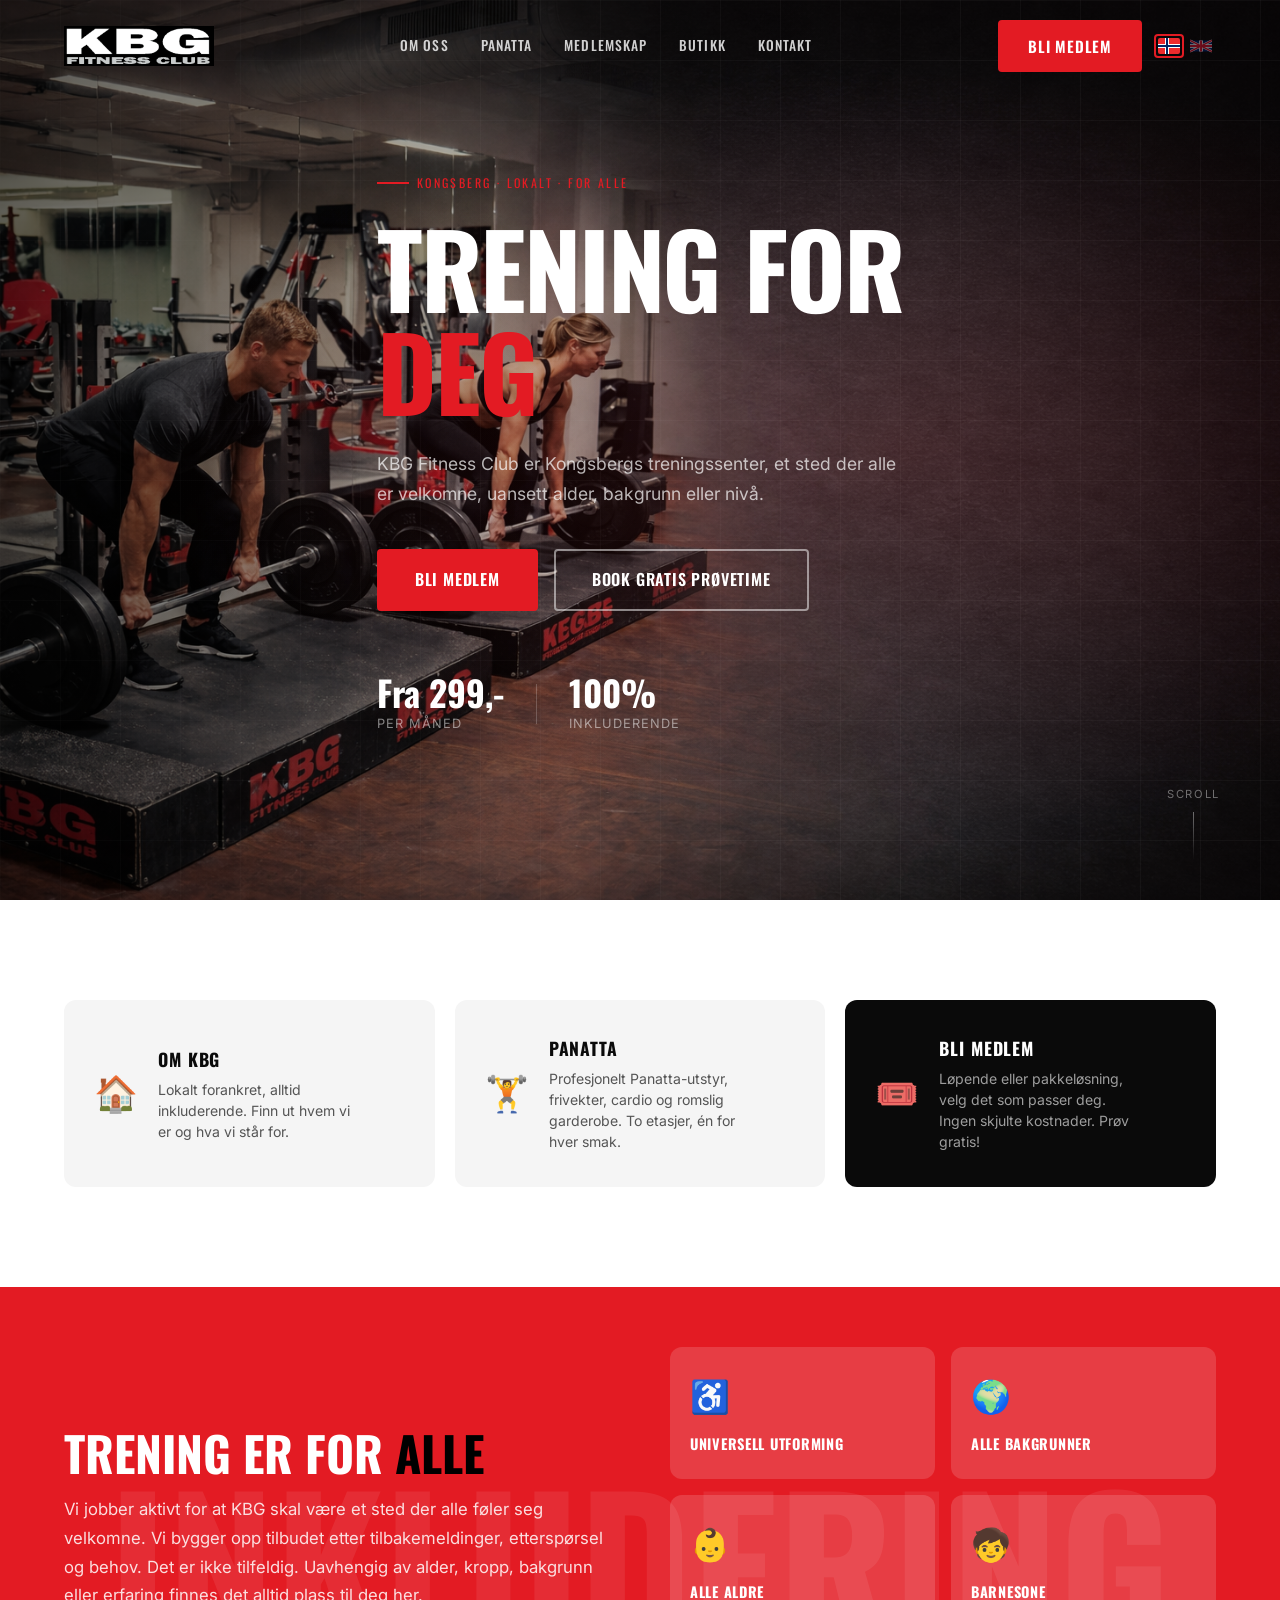
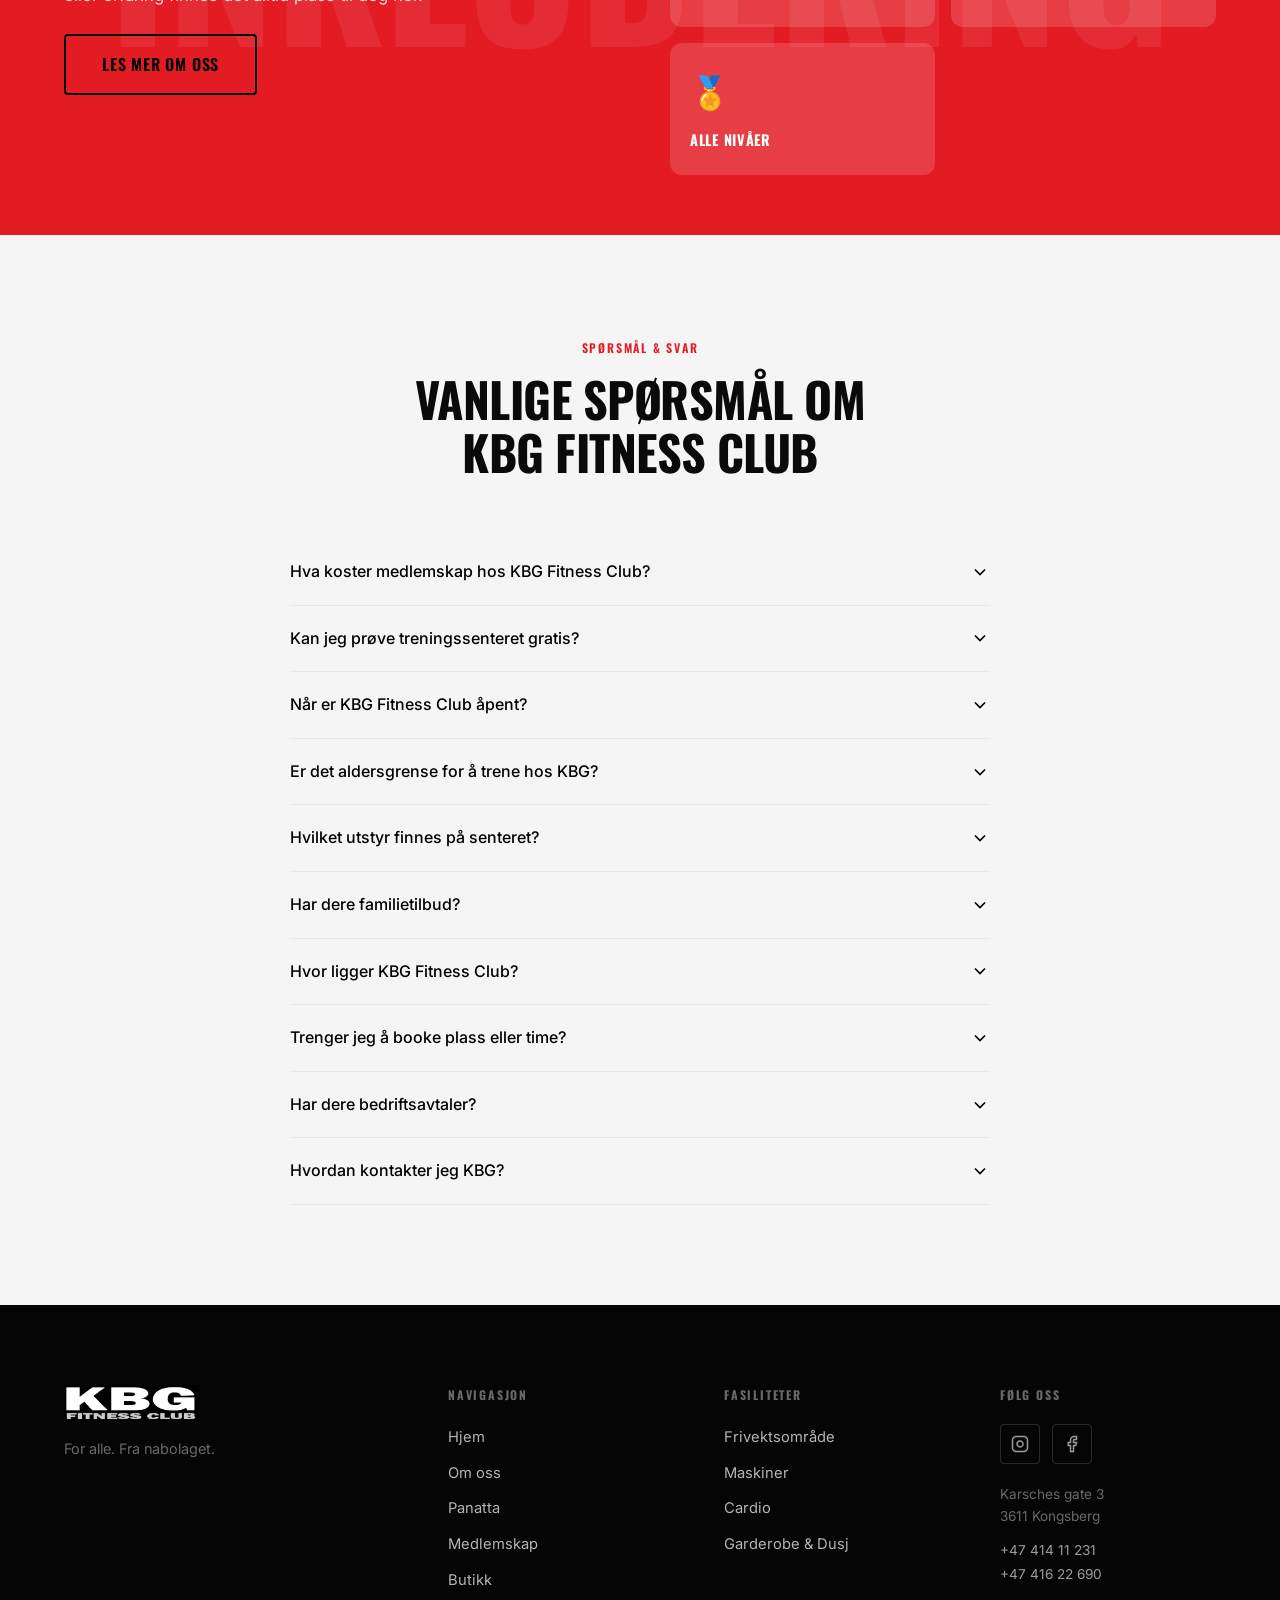
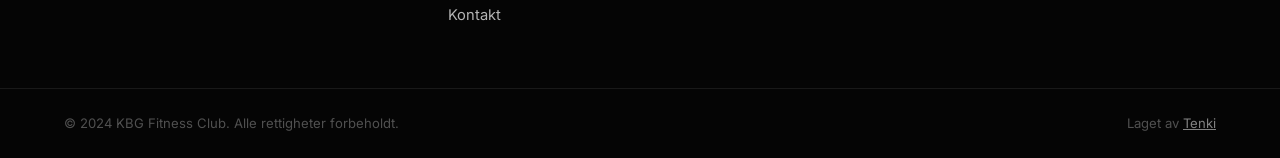
==== index.html @ c6e0d42f "Initial commit – KBG Fitness Club nettside Co-Authored-By: Claude Sonnet 4.6 <noreply@anthropic.com>" ====
<!DOCTYPE html>
<html lang="no">
<head>
  <meta charset="UTF-8" />
  <meta name="viewport" content="width=device-width, initial-scale=1.0" />
  <title>KBG Fitness Club – For alle, fra nabolaget</title>
  <link rel="icon" type="image/png" href="Brand%20assets/kbgfitnessclub.png" />
  <link rel="preconnect" href="https://fonts.googleapis.com" />
  <link rel="preconnect" href="https://fonts.gstatic.com" crossorigin />
  <link href="https://fonts.googleapis.com/css2?family=Oswald:wght@400;500;600;700&family=Inter:wght@300;400;500;600&display=swap" rel="stylesheet" />
  <meta name="description" content="KBG Fitness Club er Kongsbergs treningssenter med Panatta-utstyr. Åpent 05:00–23:00 alle dager. Prøv gratis, ingen binding på prøvetimen." />
  <meta property="og:title" content="KBG Fitness Club – Treningssenter i Kongsberg" />
  <meta property="og:description" content="For alle. Fra nabolaget. Panatta-utstyr, to treningssoner og alltid åpent. Bli medlem fra 349 kr/mnd eller book en gratis prøvetime." />
  <meta property="og:type" content="website" />
  <link rel="stylesheet" href="style.css" />
  <script type="application/ld+json">
  {
    "@context": "https://schema.org",
    "@type": "HealthClub",
    "name": "KBG Fitness Club",
    "url": "https://kbgfitnessclub.com",
    "telephone": ["+4741411231", "+4741622690"],
    "email": "post@kbgfitnessclub.com",
    "address": {
      "@type": "PostalAddress",
      "streetAddress": "Karsches gate 3",
      "postalCode": "3611",
      "addressLocality": "Kongsberg",
      "addressCountry": "NO"
    },
    "geo": {
      "@type": "GeoCoordinates",
      "latitude": 59.6689,
      "longitude": 9.6512
    },
    "openingHoursSpecification": {
      "@type": "OpeningHoursSpecification",
      "dayOfWeek": ["Monday","Tuesday","Wednesday","Thursday","Friday","Saturday","Sunday"],
      "opens": "05:00",
      "closes": "23:00"
    },
    "priceRange": "fra 349 kr/mnd"
  }
  </script>
  <!-- Google tag (gtag.js) -->
  <script async src="https://www.googletagmanager.com/gtag/js?id=G-L0C8KRXDZX"></script>
  <script>
    window.dataLayer = window.dataLayer || [];
    function gtag(){dataLayer.push(arguments);}
    gtag('js', new Date());
    gtag('config', 'G-L0C8KRXDZX');
  </script>
</head>
<body data-page="home">

  <div id="nav-placeholder"></div>

  <!-- HERO -->
  <section class="hero" id="hero">
    <div class="hero-bg" style="background-image:url('Bilder/hero-bg.jpg.PNG');background-size:cover;background-position:center top;"></div>
    <div class="hero-overlay"></div>
    <div class="container hero-content">
      <span class="hero-tag" data-i18n="home.hero-tag">Kongsberg · Lokalt · For alle</span>
      <h1 class="hero-title">
        <span data-i18n="home.hero-title">Trening for</span><br />
        <span class="hero-animated-wrap" aria-live="polite">
          <span class="hero-word active" aria-hidden="false" data-i18n="home.hero-w1">deg</span>
          <span class="hero-word" aria-hidden="true" data-i18n="home.hero-w2">alle</span>
          <span class="hero-word" aria-hidden="true" data-i18n="home.hero-w3">nabolaget</span>
          <span class="hero-word" aria-hidden="true" data-i18n="home.hero-w4">fellesskapet</span>
          <span class="hero-word" aria-hidden="true" data-i18n="home.hero-w5">Kongsberg</span>
        </span>
      </h1>
      <p class="hero-sub" data-i18n="home.hero-sub">
        KBG Fitness Club er Kongsbergs treningssenter, et sted der alle er velkomne,
        uansett alder, bakgrunn eller nivå.
      </p>
      <div class="hero-actions">
        <a href="medlemskap.html" class="btn btn-primary btn-lg" data-i18n="home.hero-btn-member">Bli medlem</a>
        <a href="kontakt.html" class="btn btn-outline btn-lg" data-i18n="home.hero-btn-trial">Book gratis prøvetime</a>
      </div>
      <div class="hero-stats">
        <div class="stat">
          <span class="stat-num" data-i18n="home.stat-1-num">Fra 299,-</span>
          <span class="stat-label" data-i18n="home.stat-1-label">Per måned</span>
        </div>
        <div class="stat-divider"></div>
        <div class="stat">
          <span class="stat-num">100%</span>
          <span class="stat-label" data-i18n="home.stat-2-label">Inkluderende</span>
        </div>
      </div>
    </div>
    <div class="hero-scroll">
      <span data-i18n="home.hero-scroll">Scroll</span>
      <div class="scroll-line"></div>
    </div>
  </section>

  <!-- GATEWAY CARDS -->
  <section class="section gateway">
    <div class="container">
      <div class="gateway-grid">
        <a href="om-oss.html" class="gateway-card">
          <div class="gateway-icon">🏠</div>
          <div class="gateway-body">
            <h3 data-i18n="home.gw-1-title">Om KBG</h3>
            <p data-i18n="home.gw-1-desc">Lokalt forankret, alltid inkluderende. Finn ut hvem vi er og hva vi står for.</p>
          </div>
          <div class="gateway-arrow">
            <svg viewBox="0 0 24 24" fill="none" stroke="currentColor" stroke-width="2"><line x1="5" y1="12" x2="19" y2="12"/><polyline points="12 5 19 12 12 19"/></svg>
          </div>
        </a>
        <a href="fasiliteter.html" class="gateway-card">
          <div class="gateway-icon">🏋️</div>
          <div class="gateway-body">
            <h3 data-i18n="home.gw-2-title">Panatta</h3>
            <p data-i18n="home.gw-2-desc">Profesjonelt Panatta-utstyr, frivekter, cardio og romslig garderobe. To etasjer, én for hver smak.</p>
          </div>
          <div class="gateway-arrow">
            <svg viewBox="0 0 24 24" fill="none" stroke="currentColor" stroke-width="2"><line x1="5" y1="12" x2="19" y2="12"/><polyline points="12 5 19 12 12 19"/></svg>
          </div>
        </a>
        <a href="medlemskap.html" class="gateway-card featured">
          <div class="gateway-icon">🎟️</div>
          <div class="gateway-body">
            <h3 data-i18n="home.gw-3-title">Bli medlem</h3>
            <p data-i18n="home.gw-3-desc">Løpende eller pakkeløsning, velg det som passer deg. Ingen skjulte kostnader. Prøv gratis!</p>
          </div>
          <div class="gateway-arrow">
            <svg viewBox="0 0 24 24" fill="none" stroke="currentColor" stroke-width="2"><line x1="5" y1="12" x2="19" y2="12"/><polyline points="12 5 19 12 12 19"/></svg>
          </div>
        </a>
      </div>
    </div>
  </section>

  <!-- INKLUDERING BANNER -->
  <section class="inkludering-banner">
    <div class="container">
      <div class="inkludering-inner">
        <div class="inkludering-text">
          <h2 data-i18n-html="home.ink-title">Trening er for <span style="color:#000">alle</span></h2>
          <p data-i18n="home.ink-desc">
            Vi jobber aktivt for at KBG skal være et sted der alle føler seg velkomne.
            Vi bygger opp tilbudet etter tilbakemeldinger, etterspørsel og behov. Det er ikke tilfeldig.
            Uavhengig av alder, kropp, bakgrunn eller erfaring finnes det alltid plass til deg her.
          </p>
          <a href="om-oss.html" class="btn btn-outline btn-lg" style="margin-top:24px;border-color:#000;color:#000" data-i18n="home.ink-btn">Les mer om oss</a>
        </div>
        <div class="inkludering-pillars">
          <div class="pillar"><span class="pillar-emoji">♿</span><strong data-i18n="home.pillar-1">Universell utforming</strong></div>
          <div class="pillar"><span class="pillar-emoji">🌍</span><strong data-i18n="home.pillar-2">Alle bakgrunner</strong></div>
          <div class="pillar"><span class="pillar-emoji">👶</span><strong data-i18n="home.pillar-3">Alle aldre</strong></div>
          <div class="pillar"><span class="pillar-emoji">🧒</span><strong data-i18n="home.pillar-4">Barnesone</strong></div>
          <div class="pillar"><span class="pillar-emoji">🏅</span><strong data-i18n="home.pillar-5">Alle nivåer</strong></div>
        </div>
      </div>
    </div>
  </section>

  <!-- FAQ -->
  <section class="section faq-section" style="background:var(--gray-100)" id="faq">
    <div class="container">
      <div class="section-header">
        <span class="section-tag" data-i18n="home.faq-tag">Spørsmål & svar</span>
        <h2 class="section-title" data-i18n-html="home.faq-title">Vanlige spørsmål om<br />KBG Fitness Club</h2>
      </div>
      <div class="faq-list">
        <div class="faq-item">
          <button class="faq-q"><span data-i18n="home.faq-q1">Hva koster medlemskap hos KBG Fitness Club?</span><svg viewBox="0 0 24 24" fill="none" stroke="currentColor" stroke-width="2"><polyline points="6 9 12 15 18 9"/></svg></button>
          <div class="faq-a"><p data-i18n="home.faq-a1">Heldagsmedlemskap koster 349 kr/mnd via AvtaleGiro. Vi tilbyr også morgenmedlemskap og pakkeløsninger på 3, 6 eller 12 måneder via Vipps. Se fullstendig prisoversikt på medlemskapssiden.</p></div>
        </div>
        <div class="faq-item">
          <button class="faq-q"><span data-i18n="home.faq-q2">Kan jeg prøve treningssenteret gratis?</span><svg viewBox="0 0 24 24" fill="none" stroke="currentColor" stroke-width="2"><polyline points="6 9 12 15 18 9"/></svg></button>
          <div class="faq-a"><p data-i18n="home.faq-a2">Ja! Vi tilbyr en gratis prøvetime slik at du kan se deg rundt og kjenne på atmosfæren før du bestemmer deg. Ta kontakt for å avtale tidspunkt.</p></div>
        </div>
        <div class="faq-item">
          <button class="faq-q"><span data-i18n="home.faq-q3">Når er KBG Fitness Club åpent?</span><svg viewBox="0 0 24 24" fill="none" stroke="currentColor" stroke-width="2"><polyline points="6 9 12 15 18 9"/></svg></button>
          <div class="faq-a"><p data-i18n="home.faq-a3">Vi er åpne alle dager fra 05:00 til 23:00 med nøkkelkort. Resepsjonen er betjent kl. 14–16 på hverdager.</p></div>
        </div>
        <div class="faq-item">
          <button class="faq-q"><span data-i18n="home.faq-q4">Er det aldersgrense for å trene hos KBG?</span><svg viewBox="0 0 24 24" fill="none" stroke="currentColor" stroke-width="2"><polyline points="6 9 12 15 18 9"/></svg></button>
          <div class="faq-a"><p data-i18n="home.faq-a4">Det er ingen nedre aldersgrense. Mindreårige melder seg inn med en voksen til stede. Vi er glade for å ha medlemmer i alle aldre.</p></div>
        </div>
        <div class="faq-item">
          <button class="faq-q"><span data-i18n="home.faq-q5">Hvilket utstyr finnes på senteret?</span><svg viewBox="0 0 24 24" fill="none" stroke="currentColor" stroke-width="2"><polyline points="6 9 12 15 18 9"/></svg></button>
          <div class="faq-a"><p data-i18n="home.faq-a5">KBG er utstyrt med Panatta-maskiner fra Italia, et av Europas ledende merker. I tillegg har vi stort frivektsområde, cardio-utstyr (tredemøller, sykler, ellipser), gulvplass og garderobe med dusj.</p></div>
        </div>
        <div class="faq-item">
          <button class="faq-q"><span data-i18n="home.faq-q6">Har dere familietilbud?</span><svg viewBox="0 0 24 24" fill="none" stroke="currentColor" stroke-width="2"><polyline points="6 9 12 15 18 9"/></svg></button>
          <div class="faq-a"><p data-i18n="home.faq-a6">Ja! Familiemedlemmer kan legges til for kun 100 kr/mnd per person. Kontakt oss for en individuell vurdering.</p></div>
        </div>
        <div class="faq-item">
          <button class="faq-q"><span data-i18n="home.faq-q7">Hvor ligger KBG Fitness Club?</span><svg viewBox="0 0 24 24" fill="none" stroke="currentColor" stroke-width="2"><polyline points="6 9 12 15 18 9"/></svg></button>
          <div class="faq-a"><p data-i18n="home.faq-a7">Vi holder til i Karsches gate 3, 3611 Kongsberg, sentralt plassert med parkering på Stortorvet rett ved siden av (2 timer gratis).</p></div>
        </div>
        <div class="faq-item">
          <button class="faq-q"><span data-i18n="home.faq-q8">Trenger jeg å booke plass eller time?</span><svg viewBox="0 0 24 24" fill="none" stroke="currentColor" stroke-width="2"><polyline points="6 9 12 15 18 9"/></svg></button>
          <div class="faq-a"><p data-i18n="home.faq-a8">Nei, KBG er et åpent treningssenter. Du kommer og går som du vil innen åpningstidene. Ingen booking, ingen faste tider.</p></div>
        </div>
        <div class="faq-item">
          <button class="faq-q"><span data-i18n="home.faq-q9">Har dere bedriftsavtaler?</span><svg viewBox="0 0 24 24" fill="none" stroke="currentColor" stroke-width="2"><polyline points="6 9 12 15 18 9"/></svg></button>
          <div class="faq-a"><p data-i18n="home.faq-a9">Ja, vi skreddersyr avtaler for bedrifter. Ta kontakt så finner vi en løsning som passer dere. Et friskere arbeidsmiljø er lønnsomt for alle.</p></div>
        </div>
        <div class="faq-item">
          <button class="faq-q"><span data-i18n="home.faq-q10">Hvordan kontakter jeg KBG?</span><svg viewBox="0 0 24 24" fill="none" stroke="currentColor" stroke-width="2"><polyline points="6 9 12 15 18 9"/></svg></button>
          <div class="faq-a"><p data-i18n="home.faq-a10">Du kan ringe eller sende SMS til +47 414 11 231 (Thor) eller +47 416 22 690 (Jenny), sende e-post til post@kbgfitnessclub.com, eller bruke kontaktskjemaet på siden. Vi svarer raskt!</p></div>
        </div>
      </div>
    </div>
  </section>

  <script type="application/ld+json">
  {
    "@context": "https://schema.org",
    "@type": "FAQPage",
    "mainEntity": [
      {
        "@type": "Question",
        "name": "Hva koster medlemskap hos KBG Fitness Club?",
        "acceptedAnswer": { "@type": "Answer", "text": "Heldagsmedlemskap koster 349 kr/mnd via AvtaleGiro. Vi tilbyr også morgenmedlemskap og pakkeløsninger på 3, 6 eller 12 måneder via Vipps." }
      },
      {
        "@type": "Question",
        "name": "Kan jeg prøve treningssenteret gratis?",
        "acceptedAnswer": { "@type": "Answer", "text": "Ja! Vi tilbyr en gratis prøvetime. Ta kontakt for å avtale tidspunkt." }
      },
      {
        "@type": "Question",
        "name": "Når er KBG Fitness Club åpent?",
        "acceptedAnswer": { "@type": "Answer", "text": "Vi er åpne alle dager fra 05:00 til 23:00 med nøkkelkort. Resepsjonen er betjent kl. 14–16." }
      },
      {
        "@type": "Question",
        "name": "Er det aldersgrense for å trene hos KBG?",
        "acceptedAnswer": { "@type": "Answer", "text": "Det er ingen nedre aldersgrense. Mindreårige melder seg inn med en voksen til stede." }
      },
      {
        "@type": "Question",
        "name": "Har dere familietilbud?",
        "acceptedAnswer": { "@type": "Answer", "text": "Ja! Familiemedlemmer kan legges til for kun 100 kr/mnd per person. Kontakt oss for en individuell vurdering." }
      },
      {
        "@type": "Question",
        "name": "Hvor ligger KBG Fitness Club?",
        "acceptedAnswer": { "@type": "Answer", "text": "Karsches gate 3, 3611 Kongsberg. Parkering på Stortorvet rett ved siden av (2 timer gratis)." }
      }
    ]
  }
  </script>

  <div id="footer-placeholder"></div>

  <script src="components.js"></script>
  <script src="translations.js"></script>
  <script src="script.js"></script>
</body>
</html>
---- style.css ----
/* =============================================
   KBG FITNESS CLUB — STYLESHEET
   ============================================= */

:root {
  --black: #0a0a0a;
  --white: #ffffff;
  --gray-100: #f5f5f5;
  --gray-200: #e8e8e8;
  --gray-400: #999;
  --gray-600: #555;
  --gray-800: #222;
  --accent: #e31b23;
  --accent-dark: #b51219;
  --accent-light: rgba(227, 27, 35, 0.1);
  --font-display: 'Oswald', sans-serif;
  --font-body: 'Inter', sans-serif;
  --radius: 4px;
  --radius-lg: 12px;
  --shadow: 0 4px 24px rgba(0,0,0,0.08);
  --shadow-lg: 0 16px 48px rgba(0,0,0,0.16);
  --transition: 0.25s ease;
}

/* RESET & BASE */
*, *::before, *::after { box-sizing: border-box; margin: 0; padding: 0; }
html { scroll-behavior: smooth; font-size: 16px; }
body {
  font-family: var(--font-body);
  color: var(--black);
  background: var(--white);
  line-height: 1.6;
  overflow-x: hidden;
}
img { max-width: 100%; display: block; }
a { text-decoration: none; color: inherit; }
ul { list-style: none; }
button { cursor: pointer; border: none; background: none; font: inherit; }
input, textarea, select {
  font: inherit;
  outline: none;
  border: none;
}

/* CONTAINER */
.container {
  max-width: 1200px;
  margin: 0 auto;
  padding: 0 24px;
}

/* BUTTONS */
.btn {
  display: inline-flex;
  align-items: center;
  justify-content: center;
  gap: 8px;
  padding: 12px 28px;
  font-family: var(--font-display);
  font-size: 0.95rem;
  font-weight: 600;
  letter-spacing: 0.05em;
  text-transform: uppercase;
  border-radius: var(--radius);
  transition: all var(--transition);
  white-space: nowrap;
}
.btn-primary {
  background: var(--accent);
  color: var(--white);
  border: 2px solid var(--accent);
}
.btn-primary:hover {
  background: var(--accent-dark);
  border-color: var(--accent-dark);
  transform: translateY(-2px);
  box-shadow: 0 8px 24px rgba(227,27,35,0.35);
}
.btn-outline {
  background: transparent;
  color: var(--white);
  border: 2px solid rgba(255,255,255,0.5);
}
.btn-outline:hover {
  border-color: var(--white);
  background: rgba(255,255,255,0.08);
}
.btn-outline.dark {
  color: var(--black);
  border-color: var(--black);
}
.btn-outline.dark:hover {
  background: var(--black);
  color: var(--white);
}
.btn-lg { padding: 16px 36px; font-size: 1rem; }
.w-full { width: 100%; }

/* SECTION COMMONS */
.section { padding: 100px 0; }
.dark-section { background: var(--black); color: var(--white); }

.section-tag {
  display: inline-block;
  font-family: var(--font-display);
  font-size: 0.75rem;
  font-weight: 600;
  letter-spacing: 0.15em;
  text-transform: uppercase;
  color: var(--accent);
  margin-bottom: 16px;
}
.section-tag.light { color: var(--accent); }

.section-title {
  font-family: var(--font-display);
  font-size: clamp(2rem, 4vw, 3rem);
  font-weight: 700;
  line-height: 1.1;
  text-transform: uppercase;
  letter-spacing: -0.01em;
  margin-bottom: 20px;
}
.section-title.light { color: var(--white); }

.section-desc { max-width: 540px; color: var(--gray-600); font-size: 1.05rem; }
.section-desc.light { color: rgba(255,255,255,0.65); }

.section-header {
  text-align: center;
  margin-bottom: 60px;
}
.section-header .section-desc { margin: 0 auto; }

.accent { color: var(--accent); }

/* =============================================
   NAVBAR
   ============================================= */
.navbar {
  position: fixed;
  top: 0;
  left: 0;
  right: 0;
  z-index: 1000;
  padding: 20px 0;
  transition: all var(--transition);
}
.navbar.scrolled {
  background: var(--black);
  padding: 12px 0;
  box-shadow: 0 2px 20px rgba(0,0,0,0.4);
}
.nav-inner {
  display: flex;
  align-items: center;
  gap: 40px;
}
.nav-logo img {
  height: 40px;
  filter: invert(1);
}
.nav-links {
  display: flex;
  gap: 32px;
  margin-left: auto;
}
.nav-links a {
  font-family: var(--font-display);
  font-size: 0.85rem;
  font-weight: 500;
  letter-spacing: 0.08em;
  text-transform: uppercase;
  color: rgba(255,255,255,0.8);
  transition: color var(--transition);
}
.nav-links a:hover { color: var(--white); }
.nav-cta { margin-left: 0; }
.hamburger {
  display: none;
  flex-direction: column;
  gap: 5px;
}
.hamburger span {
  display: block;
  width: 26px;
  height: 2px;
  background: var(--white);
  transition: all var(--transition);
}
.hamburger.open span:nth-child(1) { transform: translateY(7px) rotate(45deg); }
.hamburger.open span:nth-child(2) { opacity: 0; }
.hamburger.open span:nth-child(3) { transform: translateY(-7px) rotate(-45deg); }

/* =============================================
   HERO
   ============================================= */
.hero {
  position: relative;
  min-height: 100vh;
  display: flex;
  align-items: center;
  overflow: hidden;
}
.hero-bg {
  position: absolute;
  inset: 0;
  background:
    linear-gradient(135deg, #1a1a1a 0%, #0d0d0d 60%, #1a0505 100%);
}
.hero-overlay {
  position: absolute;
  inset: 0;
  background:
    radial-gradient(ellipse at 70% 50%, rgba(227,27,35,0.12) 0%, transparent 60%),
    linear-gradient(to right, rgba(0,0,0,0.6) 0%, transparent 70%);
}
/* Decorative grid lines */
.hero-bg::after {
  content: '';
  position: absolute;
  inset: 0;
  background-image:
    linear-gradient(rgba(255,255,255,0.03) 1px, transparent 1px),
    linear-gradient(90deg, rgba(255,255,255,0.03) 1px, transparent 1px);
  background-size: 60px 60px;
}
.hero-content {
  position: relative;
  z-index: 2;
  padding-top: 80px;
  padding-bottom: 80px;
}
.hero-tag {
  display: inline-flex;
  align-items: center;
  gap: 8px;
  font-family: var(--font-display);
  font-size: 0.75rem;
  letter-spacing: 0.2em;
  text-transform: uppercase;
  color: var(--accent);
  margin-bottom: 24px;
}
.hero-tag::before {
  content: '';
  display: block;
  width: 32px;
  height: 2px;
  background: var(--accent);
}
.hero-title {
  font-family: var(--font-display);
  font-size: clamp(3rem, 8vw, 6.5rem);
  font-weight: 700;
  line-height: 1;
  text-transform: uppercase;
  letter-spacing: -0.02em;
  color: var(--white);
  margin-bottom: 28px;
}
/* Animated hero word cycling */
.hero-animated-wrap {
  position: relative;
  display: inline-block;
  color: var(--accent);
  min-width: 320px;
}
.hero-word {
  display: inline-block;
  position: absolute;
  left: 0;
  top: 0;
  opacity: 0;
  transform: translateY(60px);
  transition: opacity 0.5s cubic-bezier(0.22, 1, 0.36, 1),
              transform 0.5s cubic-bezier(0.22, 1, 0.36, 1);
  white-space: nowrap;
  pointer-events: none;
}
.hero-word.active {
  opacity: 1;
  transform: translateY(0);
  position: relative;
  pointer-events: auto;
}
.hero-word.exit {
  opacity: 0;
  transform: translateY(-60px);
  position: absolute;
}

.hero-sub {
  max-width: 520px;
  color: rgba(255,255,255,0.7);
  font-size: 1.1rem;
  line-height: 1.7;
  margin-bottom: 40px;
}
.hero-actions {
  display: flex;
  gap: 16px;
  flex-wrap: wrap;
  margin-bottom: 64px;
}
.hero-stats {
  display: flex;
  align-items: center;
  gap: 32px;
  flex-wrap: wrap;
}
.stat { display: flex; flex-direction: column; }
.stat-num {
  font-family: var(--font-display);
  font-size: 2.2rem;
  font-weight: 700;
  color: var(--white);
  line-height: 1;
}
.stat-label {
  font-size: 0.8rem;
  text-transform: uppercase;
  letter-spacing: 0.08em;
  color: rgba(255,255,255,0.5);
  margin-top: 4px;
}
.stat-divider {
  width: 1px;
  height: 40px;
  background: rgba(255,255,255,0.2);
}
.hero-scroll {
  position: absolute;
  bottom: 40px;
  right: 60px;
  display: flex;
  flex-direction: column;
  align-items: center;
  gap: 8px;
  color: rgba(255,255,255,0.4);
  font-size: 0.7rem;
  letter-spacing: 0.15em;
  text-transform: uppercase;
  z-index: 2;
}
.scroll-line {
  width: 1px;
  height: 48px;
  background: linear-gradient(to bottom, rgba(255,255,255,0.4), transparent);
  animation: scrollPulse 2s ease infinite;
}
@keyframes scrollPulse {
  0%, 100% { opacity: 1; }
  50% { opacity: 0.3; }
}

/* =============================================
   OM OSS
   ============================================= */
.om-grid {
  display: grid;
  grid-template-columns: 1fr 1fr;
  gap: 80px;
  align-items: center;
}
.om-text p {
  color: var(--gray-600);
  margin-bottom: 20px;
  font-size: 1.05rem;
}
.om-values {
  display: flex;
  flex-direction: column;
  gap: 20px;
  margin-top: 40px;
}
.value-item {
  display: flex;
  gap: 16px;
  align-items: flex-start;
}
.value-icon {
  width: 44px;
  height: 44px;
  background: var(--accent-light);
  border-radius: var(--radius);
  display: flex;
  align-items: center;
  justify-content: center;
  flex-shrink: 0;
  color: var(--accent);
}
.value-icon svg { width: 20px; height: 20px; }
.value-item strong {
  display: block;
  font-family: var(--font-display);
  font-size: 0.9rem;
  letter-spacing: 0.05em;
  text-transform: uppercase;
  margin-bottom: 2px;
}
.value-item p { color: var(--gray-600); font-size: 0.9rem; margin: 0; }

.om-visual {
  position: relative;
  height: 480px;
}
.visual-card {
  position: absolute;
  border-radius: var(--radius-lg);
  overflow: hidden;
}
.visual-card--main {
  inset: 0;
  background: var(--gray-100);
  display: flex;
  align-items: center;
  justify-content: center;
}
.visual-placeholder {
  display: flex;
  flex-direction: column;
  align-items: center;
  gap: 16px;
  color: var(--gray-400);
}
.visual-placeholder svg { width: 80px; height: 80px; }
.visual-placeholder span { font-size: 0.85rem; text-transform: uppercase; letter-spacing: 0.1em; }
.visual-card--accent {
  bottom: 24px;
  left: -24px;
  background: var(--black);
  color: var(--white);
  padding: 20px 24px;
  z-index: 2;
}
.visual-card--accent strong {
  display: block;
  font-family: var(--font-display);
  font-size: 1.1rem;
  letter-spacing: 0.05em;
  text-transform: uppercase;
}
.visual-card--accent p {
  color: rgba(255,255,255,0.6);
  font-size: 0.85rem;
  margin-top: 4px;
}

/* =============================================
   TILBUD
   ============================================= */
.tilbud-grid {
  display: grid;
  grid-template-columns: repeat(3, 1fr);
  gap: 20px;
}
.tilbud-card {
  position: relative;
  background: rgba(255,255,255,0.05);
  border: 1px solid rgba(255,255,255,0.08);
  border-radius: var(--radius-lg);
  padding: 36px 28px;
  transition: all var(--transition);
  cursor: default;
}
.tilbud-card:hover {
  background: rgba(255,255,255,0.08);
  border-color: rgba(227,27,35,0.3);
  transform: translateY(-4px);
}
.tilbud-card.featured {
  background: rgba(227,27,35,0.08);
  border-color: rgba(227,27,35,0.4);
}
.tilbud-badge {
  position: absolute;
  top: 20px;
  right: 20px;
  background: var(--accent);
  color: var(--white);
  font-family: var(--font-display);
  font-size: 0.7rem;
  letter-spacing: 0.1em;
  text-transform: uppercase;
  padding: 4px 10px;
  border-radius: 20px;
}
.tilbud-icon {
  font-size: 2.5rem;
  margin-bottom: 20px;
}
.tilbud-card h3 {
  font-family: var(--font-display);
  font-size: 1.3rem;
  font-weight: 600;
  text-transform: uppercase;
  letter-spacing: 0.05em;
  color: var(--white);
  margin-bottom: 12px;
}
.tilbud-card p {
  color: rgba(255,255,255,0.6);
  font-size: 0.95rem;
  line-height: 1.6;
  margin-bottom: 20px;
}
.tilbud-tag {
  display: inline-block;
  font-size: 0.75rem;
  font-family: var(--font-display);
  letter-spacing: 0.08em;
  text-transform: uppercase;
  color: var(--accent);
  border: 1px solid rgba(227,27,35,0.4);
  padding: 4px 12px;
  border-radius: 20px;
}

/* =============================================
   INKLUDERING BANNER
   ============================================= */
.inkludering-banner {
  background: var(--accent);
  padding: 60px 0;
  overflow: hidden;
  position: relative;
}
.inkludering-banner::before {
  content: 'INKLUDERING';
  position: absolute;
  font-family: var(--font-display);
  font-size: 12rem;
  font-weight: 700;
  color: rgba(255,255,255,0.08);
  top: 50%;
  left: 50%;
  transform: translate(-50%, -50%);
  white-space: nowrap;
  pointer-events: none;
}
.inkludering-inner {
  display: grid;
  grid-template-columns: 1fr 1fr;
  gap: 60px;
  align-items: center;
  position: relative;
}
.inkludering-text h2 {
  font-family: var(--font-display);
  font-size: clamp(2rem, 4vw, 3rem);
  font-weight: 700;
  text-transform: uppercase;
  line-height: 1.1;
  color: var(--white);
  margin-bottom: 16px;
}
.inkludering-text h2 .accent { color: var(--black); }
.inkludering-text p {
  color: rgba(255,255,255,0.85);
  font-size: 1.05rem;
  line-height: 1.7;
}
.inkludering-pillars {
  display: grid;
  grid-template-columns: 1fr 1fr;
  gap: 16px;
}
.pillar {
  background: rgba(255,255,255,0.15);
  border-radius: var(--radius-lg);
  padding: 24px 20px;
  display: flex;
  flex-direction: column;
  gap: 10px;
  transition: background var(--transition);
}
.pillar:hover { background: rgba(255,255,255,0.22); }
.pillar-emoji { font-size: 2rem; }
.pillar strong {
  font-family: var(--font-display);
  font-size: 0.9rem;
  letter-spacing: 0.05em;
  text-transform: uppercase;
  color: var(--white);
}

/* =============================================
   TIMEPLAN
   ============================================= */
.timeplan-tabs {
  display: flex;
  gap: 8px;
  flex-wrap: wrap;
  margin-bottom: 32px;
  border-bottom: 2px solid var(--gray-200);
  padding-bottom: -2px;
}
.tab-btn {
  font-family: var(--font-display);
  font-size: 0.85rem;
  font-weight: 500;
  letter-spacing: 0.06em;
  text-transform: uppercase;
  color: var(--gray-400);
  padding: 12px 20px;
  border-bottom: 3px solid transparent;
  margin-bottom: -2px;
  transition: all var(--transition);
}
.tab-btn:hover { color: var(--black); }
.tab-btn.active {
  color: var(--accent);
  border-bottom-color: var(--accent);
}
.timeplan-list { display: grid; gap: 12px; }
.timeplan-item {
  display: grid;
  grid-template-columns: 120px 1fr auto;
  align-items: center;
  gap: 20px;
  padding: 20px 24px;
  background: var(--gray-100);
  border-radius: var(--radius-lg);
  border-left: 4px solid transparent;
  transition: all var(--transition);
}
.timeplan-item:hover {
  background: #fff;
  border-left-color: var(--accent);
  box-shadow: var(--shadow);
  transform: translateX(4px);
}
.time-slot {
  font-family: var(--font-display);
  font-size: 1rem;
  font-weight: 600;
  color: var(--accent);
}
.class-info strong {
  display: block;
  font-family: var(--font-display);
  font-size: 0.95rem;
  letter-spacing: 0.03em;
  text-transform: uppercase;
  margin-bottom: 2px;
}
.class-info span { font-size: 0.85rem; color: var(--gray-600); }
.class-level {
  font-size: 0.75rem;
  font-family: var(--font-display);
  letter-spacing: 0.08em;
  text-transform: uppercase;
  padding: 4px 12px;
  border-radius: 20px;
  background: var(--gray-200);
  color: var(--gray-600);
}
.class-level.alle { background: #e8f5e9; color: #2e7d32; }
.class-level.middels { background: #fff3e0; color: #e65100; }
.class-level.avansert { background: #fce4ec; color: #c62828; }

/* =============================================
   PRICING
   ============================================= */
.pricing-grid {
  display: grid;
  grid-template-columns: repeat(3, 1fr);
  gap: 20px;
  align-items: start;
}
.pricing-card {
  background: rgba(255,255,255,0.05);
  border: 1px solid rgba(255,255,255,0.1);
  border-radius: var(--radius-lg);
  padding: 40px 32px;
  position: relative;
  transition: all var(--transition);
}
.pricing-card:hover {
  border-color: rgba(255,255,255,0.2);
  transform: translateY(-4px);
}
.pricing-card.featured {
  background: var(--accent);
  border-color: var(--accent);
  transform: scale(1.04);
}
.pricing-card.featured:hover { transform: scale(1.04) translateY(-4px); }
.pricing-badge {
  position: absolute;
  top: -14px;
  left: 50%;
  transform: translateX(-50%);
  background: var(--white);
  color: var(--accent);
  font-family: var(--font-display);
  font-size: 0.7rem;
  letter-spacing: 0.12em;
  text-transform: uppercase;
  font-weight: 700;
  padding: 6px 16px;
  border-radius: 20px;
  white-space: nowrap;
}
.pricing-name {
  font-family: var(--font-display);
  font-size: 0.85rem;
  letter-spacing: 0.15em;
  text-transform: uppercase;
  color: rgba(255,255,255,0.6);
  margin-bottom: 16px;
}
.pricing-card.featured .pricing-name { color: rgba(255,255,255,0.85); }
.pricing-price {
  display: flex;
  align-items: baseline;
  gap: 6px;
  margin-bottom: 32px;
}
.price-amount {
  font-family: var(--font-display);
  font-size: 3.5rem;
  font-weight: 700;
  line-height: 1;
  color: var(--white);
}
.price-period {
  font-size: 0.9rem;
  color: rgba(255,255,255,0.5);
}
.pricing-features {
  display: flex;
  flex-direction: column;
  gap: 14px;
  margin-bottom: 36px;
}
.pricing-features li {
  display: flex;
  align-items: center;
  gap: 10px;
  font-size: 0.95rem;
  color: rgba(255,255,255,0.85);
}
.pricing-features li svg { width: 16px; height: 16px; flex-shrink: 0; color: #4caf50; }
.pricing-features li.disabled { color: rgba(255,255,255,0.35); }
.pricing-features li.disabled svg { color: rgba(255,255,255,0.25); }
.pricing-card.featured .btn-primary {
  background: var(--white);
  color: var(--accent);
  border-color: var(--white);
}
.pricing-card.featured .btn-primary:hover {
  background: var(--gray-100);
  box-shadow: 0 8px 24px rgba(0,0,0,0.2);
}
.pricing-note {
  text-align: center;
  margin-top: 32px;
  color: rgba(255,255,255,0.4);
  font-size: 0.85rem;
}

/* Pricing grid column variants */
.pricing-grid--2col {
  grid-template-columns: repeat(2, 1fr);
  max-width: 800px;
  margin-left: auto;
  margin-right: auto;
}
.pricing-grid--3col {
  grid-template-columns: repeat(3, 1fr);
}

/* Single pricing card */
.pricing-single-wrap {
  display: flex;
  justify-content: center;
}
.pricing-single {
  display: flex;
  align-items: center;
  gap: 48px;
  background: rgba(255,255,255,0.05);
  border: 1px solid rgba(255,255,255,0.12);
  border-radius: var(--radius-lg);
  padding: 48px 56px;
  max-width: 860px;
  width: 100%;
}
.pricing-single-left { flex-shrink: 0; }
.pricing-single-left .pricing-name {
  font-family: var(--font-display);
  font-size: 0.8rem;
  letter-spacing: 0.18em;
  text-transform: uppercase;
  color: rgba(255,255,255,0.5);
  margin-bottom: 12px;
}
.pricing-single-left .pricing-price {
  display: flex;
  align-items: baseline;
  gap: 6px;
  margin-bottom: 8px;
}
.pricing-single-left .price-amount {
  font-family: var(--font-display);
  font-size: 4rem;
  font-weight: 700;
  line-height: 1;
  color: var(--white);
}
.pricing-binding {
  font-size: 0.8rem;
  color: rgba(255,255,255,0.4);
  letter-spacing: 0.04em;
}
.pricing-single-divider {
  width: 1px;
  height: 160px;
  background: rgba(255,255,255,0.1);
  flex-shrink: 0;
}
.pricing-single .pricing-features {
  flex: 1;
  margin-bottom: 0;
}
.pricing-cta { margin-left: auto; flex-shrink: 0; white-space: nowrap; }

.vipps-box {
  display: flex;
  flex-direction: column;
  align-items: flex-start;
  gap: 2px;
  padding: 14px 20px;
  background: rgba(255,255,255,0.06);
  border: 1px solid rgba(255,255,255,0.12);
  border-radius: 10px;
  margin-bottom: 20px;
}
.vipps-label { font-size: 0.78rem; color: rgba(255,255,255,0.5); text-transform: uppercase; letter-spacing: 0.08em; }
.vipps-brand { font-family: var(--font-display); font-size: 1.4rem; font-weight: 700; color: #FF5B24; letter-spacing: 0.02em; }
.vipps-num { font-size: 0.9rem; color: rgba(255,255,255,0.75); }

/* ── SHOP ──────────────────────────────────────── */
.shop-vipps-banner {
  background: #FF5B24;
  padding: 16px 0;
}
.shop-vipps-inner {
  display: flex;
  align-items: center;
  justify-content: center;
}
.shop-vipps-text {
  color: #fff;
  font-size: 0.95rem;
  text-align: center;
  line-height: 1.6;
}

.shop-section { padding-top: 60px; }

.shop-filter {
  display: flex;
  gap: 10px;
  flex-wrap: wrap;
  margin-bottom: 48px;
}
.shop-filter-btn {
  padding: 10px 24px;
  border: 2px solid var(--gray-200);
  border-radius: 999px;
  background: transparent;
  font-family: var(--font-display);
  font-size: 0.95rem;
  font-weight: 500;
  letter-spacing: 0.04em;
  cursor: pointer;
  transition: all 0.2s;
  color: var(--gray-600);
  text-transform: uppercase;
}
.shop-filter-btn:hover { border-color: var(--black); color: var(--black); }
.shop-filter-btn.active { background: var(--black); border-color: var(--black); color: #fff; }

.shop-grid {
  display: grid;
  grid-template-columns: repeat(auto-fill, minmax(280px, 1fr));
  gap: 28px;
}

.product-card {
  background: #fff;
  border: 1px solid var(--gray-200);
  border-radius: 16px;
  overflow: hidden;
  transition: transform 0.25s, box-shadow 0.25s;
  display: flex;
  flex-direction: column;
}
.product-card:hover {
  transform: translateY(-4px);
  box-shadow: 0 12px 40px rgba(0,0,0,0.1);
}

.product-img {
  height: 200px;
  background: #f5f5f5;
  overflow: hidden;
}
.product-img img {
  width: 100%;
  height: 100%;
  object-fit: contain;
  padding: 12px;
  transition: transform 0.3s;
}
.product-card:hover .product-img img { transform: scale(1.04); }

.product-badge {
  display: inline-block;
  background: var(--red);
  color: #fff;
  font-size: 0.7rem;
  font-family: var(--font-display);
  font-weight: 600;
  letter-spacing: 0.08em;
  text-transform: uppercase;
  padding: 2px 8px;
  border-radius: 4px;
  margin-bottom: 6px;
}
.product-price-wrap { display: flex; align-items: baseline; gap: 8px; }
.product-price--sale { color: var(--red); }
.product-original-price {
  font-size: 0.9rem;
  color: var(--gray-400);
  text-decoration: line-through;
}

.product-body {
  padding: 20px 24px 24px;
  display: flex;
  flex-direction: column;
  flex: 1;
}
.product-cat {
  font-size: 0.72rem;
  font-family: var(--font-display);
  text-transform: uppercase;
  letter-spacing: 0.1em;
  color: var(--gray-500);
  margin-bottom: 6px;
  display: block;
}
.product-name {
  font-family: var(--font-display);
  font-size: 1.15rem;
  font-weight: 600;
  margin-bottom: 8px;
  color: var(--black);
}
.product-desc {
  font-size: 0.9rem;
  color: var(--gray-600);
  line-height: 1.6;
  flex: 1;
  margin-bottom: 20px;
}
.product-footer {
  display: flex;
  align-items: center;
  justify-content: space-between;
  border-top: 1px solid var(--gray-100);
  padding-top: 16px;
}
.product-price {
  font-family: var(--font-display);
  font-size: 1.25rem;
  font-weight: 700;
  color: var(--black);
}
.product-vipps {
  font-size: 0.8rem;
  font-weight: 600;
  color: #FF5B24;
  background: rgba(255,91,36,0.08);
  padding: 5px 12px;
  border-radius: 999px;
}

@media (max-width: 600px) {
  .shop-grid { grid-template-columns: 1fr; }
}

@media (max-width: 768px) {
  .pricing-single {
    flex-direction: column;
    align-items: flex-start;
    padding: 32px 28px;
    gap: 28px;
  }
  .pricing-single-divider { width: 100%; height: 1px; }
  .pricing-cta { width: 100%; }
}

/* =============================================
   TESTIMONIALS
   ============================================= */
.testimonials { background: var(--gray-100); }
.testimonials-grid {
  display: grid;
  grid-template-columns: repeat(3, 1fr);
  gap: 24px;
}
.testimonial-card {
  background: var(--white);
  border-radius: var(--radius-lg);
  padding: 36px 32px;
  position: relative;
  box-shadow: var(--shadow);
  transition: all var(--transition);
}
.testimonial-card:hover {
  transform: translateY(-4px);
  box-shadow: var(--shadow-lg);
}
.testimonial-quote {
  font-family: Georgia, serif;
  font-size: 4rem;
  line-height: 0.8;
  color: var(--accent);
  margin-bottom: 16px;
  opacity: 0.4;
}
.testimonial-card p {
  color: var(--gray-600);
  line-height: 1.7;
  font-size: 0.98rem;
  margin-bottom: 28px;
}
.testimonial-author { display: flex; align-items: center; gap: 14px; }
.author-avatar {
  width: 44px;
  height: 44px;
  border-radius: 50%;
  background: var(--accent);
  color: var(--white);
  font-family: var(--font-display);
  font-size: 1.1rem;
  font-weight: 700;
  display: flex;
  align-items: center;
  justify-content: center;
  flex-shrink: 0;
}
.testimonial-author strong { display: block; font-size: 0.9rem; }
.testimonial-author span { font-size: 0.8rem; color: var(--gray-400); }

/* =============================================
   KONTAKT
   ============================================= */
.kontakt-grid {
  display: grid;
  grid-template-columns: 1fr 1.2fr;
  gap: 80px;
  align-items: start;
}
.light-text { color: rgba(255,255,255,0.7); font-size: 1.05rem; margin-bottom: 40px; }
.kontakt-details { display: flex; flex-direction: column; gap: 24px; }
.kontakt-item {
  display: flex;
  gap: 16px;
  align-items: flex-start;
}
.kontakt-item svg { width: 22px; height: 22px; color: var(--accent); flex-shrink: 0; margin-top: 2px; }
.kontakt-item strong { display: block; font-size: 0.8rem; letter-spacing: 0.1em; text-transform: uppercase; color: rgba(255,255,255,0.5); margin-bottom: 4px; }
.kontakt-item span { color: rgba(255,255,255,0.85); font-size: 0.95rem; line-height: 1.6; }

.kontakt-form-wrap {
  background: rgba(255,255,255,0.05);
  border: 1px solid rgba(255,255,255,0.1);
  border-radius: var(--radius-lg);
  padding: 40px;
}
.kontakt-form { display: flex; flex-direction: column; gap: 20px; }
.form-row { display: grid; grid-template-columns: 1fr 1fr; gap: 16px; }
.form-group { display: flex; flex-direction: column; gap: 8px; }
.form-group label {
  font-size: 0.8rem;
  font-family: var(--font-display);
  letter-spacing: 0.1em;
  text-transform: uppercase;
  color: rgba(255,255,255,0.6);
}
.form-group input,
.form-group select,
.form-group textarea {
  background: rgba(255,255,255,0.06);
  border: 1px solid rgba(255,255,255,0.12);
  border-radius: var(--radius);
  padding: 14px 16px;
  color: var(--white);
  font-size: 0.95rem;
  transition: border-color var(--transition);
}
.form-group input:focus,
.form-group select:focus,
.form-group textarea:focus {
  border-color: var(--accent);
}
.form-group input::placeholder,
.form-group textarea::placeholder { color: rgba(255,255,255,0.3); }
.form-group select option { background: var(--black); }
.form-group textarea { resize: vertical; }
.form-success,
.form-error {
  display: none;
  text-align: center;
  font-family: var(--font-display);
  font-size: 0.9rem;
  letter-spacing: 0.05em;
  text-transform: uppercase;
  padding: 12px;
  border-radius: var(--radius);
}
.form-success {
  color: #4caf50;
  background: rgba(76,175,80,0.1);
}
.form-error {
  color: #ef5350;
  background: rgba(239,83,80,0.1);
}

/* =============================================
   FOOTER
   ============================================= */
.footer { background: #050505; color: var(--white); padding: 80px 0 0; }
.footer-inner {
  display: grid;
  grid-template-columns: 1.5fr 1fr 1fr 1fr;
  gap: 60px;
  padding-bottom: 60px;
}
.footer-logo img {
  height: 36px;
  filter: invert(1);
  margin-bottom: 16px;
}
.footer-logo p { color: rgba(255,255,255,0.4); font-size: 0.9rem; }
.footer-links h4, .footer-social h4 {
  font-family: var(--font-display);
  font-size: 0.75rem;
  letter-spacing: 0.15em;
  text-transform: uppercase;
  color: rgba(255,255,255,0.4);
  margin-bottom: 20px;
}
.footer-links ul { display: flex; flex-direction: column; gap: 10px; }
.footer-links a {
  color: rgba(255,255,255,0.7);
  font-size: 0.92rem;
  transition: color var(--transition);
}
.footer-links a:hover { color: var(--white); }
.social-icons { display: flex; gap: 12px; margin-bottom: 20px; }
.social-icon {
  width: 40px;
  height: 40px;
  border: 1px solid rgba(255,255,255,0.15);
  border-radius: var(--radius);
  display: flex;
  align-items: center;
  justify-content: center;
  color: rgba(255,255,255,0.6);
  transition: all var(--transition);
}
.social-icon svg { width: 18px; height: 18px; }
.social-icon:hover { border-color: var(--accent); color: var(--accent); }
.footer-address { color: rgba(255,255,255,0.4); font-size: 0.85rem; line-height: 1.6; }
.footer-bottom {
  border-top: 1px solid rgba(255,255,255,0.08);
  padding: 24px 0;
}
.footer-bottom .container {
  display: flex;
  justify-content: space-between;
  align-items: center;
  font-size: 0.82rem;
  color: rgba(255,255,255,0.3);
}

/* =============================================
   NAV ACTIVE LINK
   ============================================= */
.nav-links a.nav-active {
  color: var(--white);
}
.nav-links a.nav-active::after {
  content: '';
  display: block;
  height: 2px;
  background: var(--accent);
  margin-top: 2px;
  border-radius: 1px;
}

/* =============================================
   PAGE HERO (inner pages)
   ============================================= */
.page-hero {
  position: relative;
  padding: 160px 0 80px;
  overflow: hidden;
}
.page-hero-bg {
  position: absolute;
  inset: 0;
  background: linear-gradient(135deg, #111 0%, #1a0505 100%);
}
.page-hero-bg::after {
  content: '';
  position: absolute;
  inset: 0;
  background-image:
    linear-gradient(rgba(255,255,255,0.03) 1px, transparent 1px),
    linear-gradient(90deg, rgba(255,255,255,0.03) 1px, transparent 1px);
  background-size: 60px 60px;
}
.page-hero-content {
  position: relative;
  z-index: 2;
}
.page-hero-title {
  font-family: var(--font-display);
  font-size: clamp(2.5rem, 7vw, 5rem);
  font-weight: 700;
  text-transform: uppercase;
  line-height: 1;
  color: var(--white);
  margin: 16px 0 12px;
}
.page-hero-sub {
  font-size: 1.1rem;
  color: rgba(255,255,255,0.6);
}

/* =============================================
   GATEWAY CARDS (home page)
   ============================================= */
.gateway-grid {
  display: grid;
  grid-template-columns: repeat(3, 1fr);
  gap: 20px;
}
.gateway-card {
  display: flex;
  align-items: center;
  gap: 20px;
  padding: 32px 28px;
  background: var(--gray-100);
  border-radius: var(--radius-lg);
  border: 2px solid transparent;
  transition: all var(--transition);
  text-decoration: none;
  color: var(--black);
}
.gateway-card:hover {
  background: var(--white);
  border-color: var(--accent);
  box-shadow: var(--shadow-lg);
  transform: translateY(-3px);
}
.gateway-card.featured {
  background: var(--black);
  color: var(--white);
}
.gateway-card.featured:hover {
  border-color: var(--accent);
  background: var(--gray-800);
}
.gateway-icon { font-size: 2.2rem; flex-shrink: 0; }
.gateway-body { flex: 1; }
.gateway-body h3 {
  font-family: var(--font-display);
  font-size: 1.1rem;
  text-transform: uppercase;
  letter-spacing: 0.05em;
  margin-bottom: 6px;
}
.gateway-body p { font-size: 0.88rem; color: var(--gray-600); line-height: 1.5; }
.gateway-card.featured .gateway-body p { color: rgba(255,255,255,0.6); }
.gateway-arrow { flex-shrink: 0; opacity: 0; transform: translateX(-6px); transition: all var(--transition); }
.gateway-arrow svg { width: 20px; height: 20px; }
.gateway-card:hover .gateway-arrow { opacity: 1; transform: translateX(0); }

/* =============================================
   VALUE CARDS (om-oss)
   ============================================= */
.values-grid {
  display: grid;
  grid-template-columns: repeat(4, 1fr);
  gap: 20px;
}
.value-card {
  background: rgba(255,255,255,0.05);
  border: 1px solid rgba(255,255,255,0.08);
  border-radius: var(--radius-lg);
  padding: 36px 28px;
  transition: all var(--transition);
}
.value-card:hover {
  background: rgba(255,255,255,0.08);
  border-color: rgba(227,27,35,0.3);
  transform: translateY(-4px);
}
.value-card-icon { font-size: 2.2rem; margin-bottom: 16px; }
.value-card h3 {
  font-family: var(--font-display);
  font-size: 1rem;
  text-transform: uppercase;
  letter-spacing: 0.06em;
  color: var(--white);
  margin-bottom: 10px;
}
.value-card p { color: rgba(255,255,255,0.6); font-size: 0.9rem; line-height: 1.6; }

/* =============================================
   FASILITET CARDS (light grid)
   ============================================= */
.light-grid .tilbud-card,
.fasilitet-card {
  background: var(--gray-100);
  border: 2px solid var(--gray-200);
  border-radius: var(--radius-lg);
  padding: 36px 28px;
  transition: all var(--transition);
  position: relative;
}
.light-grid .tilbud-card:hover,
.fasilitet-card:hover {
  border-color: var(--accent);
  background: var(--white);
  box-shadow: var(--shadow-lg);
  transform: translateY(-4px);
}
.fasilitet-card h3 {
  font-family: var(--font-display);
  font-size: 1.2rem;
  text-transform: uppercase;
  letter-spacing: 0.04em;
  color: var(--black);
  margin-bottom: 10px;
}
.fasilitet-card p { color: var(--gray-600); font-size: 0.95rem; line-height: 1.6; margin-bottom: 0; }
.fasilitet-num {
  font-family: var(--font-display);
  font-size: 0.7rem;
  font-weight: 700;
  letter-spacing: 0.15em;
  color: var(--accent);
  margin-bottom: 16px;
}
.fasilitet-icon { font-size: 2.2rem; margin-bottom: 16px; }
.highlight-card {
  background: var(--black) !important;
  border-color: var(--black) !important;
  color: var(--white);
}
.highlight-card:hover { border-color: var(--accent) !important; }
.highlight-card h3 { color: var(--white); }
.highlight-card p { color: rgba(255,255,255,0.6); }
.highlight-card .fasilitet-num { color: var(--accent); }
.opening-hours { margin-top: 20px; display: flex; flex-direction: column; gap: 8px; }
.oh-row {
  display: flex;
  justify-content: space-between;
  font-size: 0.88rem;
  border-top: 1px solid rgba(255,255,255,0.1);
  padding-top: 8px;
}
.oh-row span { color: rgba(255,255,255,0.5); }
.oh-row strong { color: var(--white); }

/* =============================================
   ENKEL GRID (fasiliteter)
   ============================================= */
.enkel-grid {
  display: grid;
  grid-template-columns: 1fr 1fr;
  gap: 80px;
  align-items: center;
}
.enkel-stats {
  display: flex;
  flex-direction: column;
  gap: 32px;
}
.enkel-stat {
  display: flex;
  align-items: center;
  gap: 24px;
  padding-bottom: 32px;
  border-bottom: 1px solid rgba(255,255,255,0.08);
}
.enkel-stat:last-child { border-bottom: none; padding-bottom: 0; }
.enkel-num {
  font-family: var(--font-display);
  font-size: 4rem;
  font-weight: 700;
  color: var(--accent);
  line-height: 1;
  min-width: 80px;
}
.enkel-label {
  font-size: 1rem;
  color: rgba(255,255,255,0.6);
  text-transform: uppercase;
  letter-spacing: 0.08em;
  font-family: var(--font-display);
}

/* =============================================
   STEPS (medlemskap)
   ============================================= */
.steps-grid {
  display: flex;
  align-items: center;
  gap: 0;
  justify-content: center;
}
.step {
  text-align: center;
  flex: 1;
  max-width: 260px;
  padding: 40px 24px;
}
.step-num {
  width: 56px;
  height: 56px;
  border-radius: 50%;
  background: var(--accent);
  color: var(--white);
  font-family: var(--font-display);
  font-size: 1.4rem;
  font-weight: 700;
  display: flex;
  align-items: center;
  justify-content: center;
  margin: 0 auto 20px;
}
.step h3 {
  font-family: var(--font-display);
  font-size: 1rem;
  text-transform: uppercase;
  letter-spacing: 0.06em;
  margin-bottom: 10px;
}
.step p { color: var(--gray-600); font-size: 0.9rem; line-height: 1.6; }
.step-link {
  display: inline-block;
  margin-top: 12px;
  color: var(--accent);
  font-size: 0.85rem;
  font-family: var(--font-display);
  letter-spacing: 0.05em;
  text-transform: uppercase;
  transition: gap var(--transition);
}
.step-link:hover { text-decoration: underline; }
.step-connector {
  flex-shrink: 0;
  width: 80px;
  height: 2px;
  background: var(--gray-200);
  position: relative;
}
.step-connector::after {
  content: '';
  position: absolute;
  right: 0;
  top: -4px;
  width: 0;
  height: 0;
  border-left: 8px solid var(--gray-200);
  border-top: 5px solid transparent;
  border-bottom: 5px solid transparent;
}

/* =============================================
   FAQ
   ============================================= */
.faq-list {
  max-width: 700px;
  margin: 0 auto;
  display: flex;
  flex-direction: column;
  gap: 0;
}
.faq-item {
  border-bottom: 1px solid var(--gray-200);
}
.faq-q {
  width: 100%;
  display: flex;
  justify-content: space-between;
  align-items: center;
  padding: 20px 0;
  font-size: 1rem;
  font-weight: 500;
  text-align: left;
  gap: 16px;
  transition: color var(--transition);
}
.faq-q:hover { color: var(--accent); }
.faq-q svg { width: 20px; height: 20px; flex-shrink: 0; transition: transform var(--transition); }
.faq-item.open .faq-q svg { transform: rotate(180deg); }
.faq-item.open .faq-q { color: var(--accent); }
.faq-a {
  max-height: 0;
  overflow: hidden;
  transition: max-height 0.35s ease;
}
.faq-a p {
  padding-bottom: 20px;
  color: var(--gray-600);
  line-height: 1.7;
}
.faq-item.open .faq-a { max-height: 200px; }

/* =============================================
   CTA SECTION
   ============================================= */
.cta-section { text-align: center; }
.cta-inner { max-width: 640px; margin: 0 auto; }

/* =============================================
   PAGE HERO — photo overlay
   ============================================= */
.page-hero-bg::before {
  content: '';
  position: absolute;
  inset: 0;
  background: rgba(0,0,0,0.65);
  z-index: 1;
}
.page-hero-content { position: relative; z-index: 2; }

/* =============================================
   FOLK BILDER (om-oss)
   ============================================= */
.folk-grid {
  display: grid;
  grid-template-columns: 1fr 1.3fr 1fr;
  gap: 16px;
  align-items: stretch;
}
.folk-card {
  border-radius: var(--radius-lg);
  overflow: hidden;
  position: relative;
}
.folk-card img {
  width: 100%;
  height: 340px;
  object-fit: cover;
  display: block;
  transition: transform 0.5s ease;
}
.folk-card--tall img { height: 400px; }
.folk-card:hover img { transform: scale(1.04); }
.folk-caption {
  position: absolute;
  bottom: 0;
  left: 0;
  right: 0;
  padding: 20px;
  background: linear-gradient(to top, rgba(0,0,0,0.8), transparent);
  color: var(--white);
}
.folk-caption strong {
  display: block;
  font-family: var(--font-display);
  font-size: 0.9rem;
  text-transform: uppercase;
  letter-spacing: 0.06em;
  margin-bottom: 4px;
}
.folk-caption p { font-size: 0.82rem; color: rgba(255,255,255,0.75); }

/* =============================================
   BEDRIFTSAVTALE
   ============================================= */
.bedrift-section {
  background: var(--black);
  padding: 80px 0;
}
.bedrift-inner {
  display: grid;
  grid-template-columns: 1fr 1fr;
  gap: 72px;
  align-items: center;
}
.bedrift-img {
  border-radius: var(--radius-lg);
  overflow: hidden;
}
.bedrift-img img {
  width: 100%;
  display: block;
  border-radius: var(--radius-lg);
}
.bedrift-list {
  display: flex;
  flex-direction: column;
  gap: 10px;
  margin: 20px 0 24px;
}
.bedrift-list li {
  font-size: 1rem;
  color: rgba(255,255,255,0.85);
  font-family: var(--font-display);
  letter-spacing: 0.04em;
  text-transform: uppercase;
  font-size: 0.9rem;
}
.bedrift-text p { color: rgba(255,255,255,0.6); line-height: 1.7; }

/* =============================================
   BILDEGALLERI (fasiliteter)
   ============================================= */
.gym-gallery {
  display: grid;
  grid-template-columns: 1fr 1fr;
  grid-template-rows: auto auto;
  gap: 12px;
}
.gallery-main {
  grid-column: 1;
  grid-row: 1;
  border-radius: var(--radius-lg);
  overflow: hidden;
}
.gallery-main img {
  width: 100%;
  height: 420px;
  object-fit: contain;
  object-position: center;
  background: #111;
  display: block;
  transition: transform 0.5s ease;
}
.gallery-side {
  grid-column: 2;
  grid-row: 1;
  display: flex;
  flex-direction: column;
  gap: 12px;
}
.gallery-side img {
  width: 100%;
  height: 204px;
  object-fit: contain;
  object-position: center;
  background: #111;
  border-radius: var(--radius-lg);
  display: block;
  transition: transform 0.5s ease;
}
.gallery-wide {
  grid-column: 1 / -1;
  grid-row: 2;
  border-radius: var(--radius-lg);
  overflow: hidden;
  background: #111;
}
.gallery-wide img {
  width: 100%;
  height: 300px;
  object-fit: contain;
  object-position: center;
  display: block;
  transition: transform 0.5s ease;
}
.gallery-main:hover img,
.gallery-side img:hover,
.gallery-wide:hover img { transform: scale(1.03); }

/* =============================================
   ANIMATIONS
   ============================================= */
.fade-up {
  opacity: 0;
  transform: translateY(32px);
  transition: opacity 0.6s ease, transform 0.6s ease;
}
.fade-up.visible {
  opacity: 1;
  transform: translateY(0);
}
.fade-up:nth-child(2) { transition-delay: 0.1s; }
.fade-up:nth-child(3) { transition-delay: 0.2s; }
.fade-up:nth-child(4) { transition-delay: 0.3s; }
.fade-up:nth-child(5) { transition-delay: 0.4s; }
.fade-up:nth-child(6) { transition-delay: 0.5s; }

/* =============================================
   RESPONSIVE
   ============================================= */
@media (max-width: 1024px) {
  .tilbud-grid { grid-template-columns: repeat(2, 1fr); }
  .footer-inner { grid-template-columns: 1fr 1fr; gap: 40px; }
  .values-grid { grid-template-columns: repeat(2, 1fr); }
  .gateway-grid { grid-template-columns: 1fr; }
  .enkel-grid { grid-template-columns: 1fr; gap: 40px; }
}

@media (max-width: 768px) {
  .section { padding: 60px 0; }

  .nav-links { display: none; position: fixed; top: 0; left: 0; right: 0; bottom: 0; background: var(--black); flex-direction: column; align-items: center; justify-content: center; gap: 32px; z-index: 999; }
  .nav-links.open { display: flex; }
  .nav-links a { font-size: 1.5rem; }
  .nav-cta { display: none; }
  .hamburger { display: flex; z-index: 1000; }

  .hero-title { font-size: clamp(2.5rem, 10vw, 4rem); }
  .hero-scroll { display: none; }
  .hero-stats { gap: 20px; }

  .om-grid { grid-template-columns: 1fr; gap: 40px; }
  .om-visual { height: 300px; }
  .visual-card--accent { left: 0; }

  .tilbud-grid { grid-template-columns: 1fr; }
  .values-grid { grid-template-columns: 1fr; }
  .folk-grid { grid-template-columns: 1fr; }
  .folk-card img, .folk-card--tall img { height: 260px; }
  .bedrift-inner { grid-template-columns: 1fr; gap: 32px; }
  .gym-gallery { grid-template-columns: 1fr; }
  .gallery-main, .gallery-side, .gallery-wide { grid-column: 1; grid-row: auto; }
  .gallery-side { flex-direction: row; }
  .gallery-side img { height: 160px; }
  .steps-grid { flex-direction: column; }
  .step-connector { width: 2px; height: 40px; }
  .step-connector::after { display: none; }

  .inkludering-inner { grid-template-columns: 1fr; gap: 32px; }

  .pricing-grid,
  .pricing-grid--2col,
  .pricing-grid--3col { grid-template-columns: 1fr; }
  .pricing-card.featured { transform: none; }
  .pricing-card.featured:hover { transform: translateY(-4px); }

  .testimonials-grid { grid-template-columns: 1fr; }

  .kontakt-grid { grid-template-columns: 1fr; gap: 40px; }
  .form-row { grid-template-columns: 1fr; }

  .footer-inner { grid-template-columns: 1fr; gap: 32px; padding-bottom: 40px; }
  .footer-bottom .container { flex-direction: column; gap: 8px; text-align: center; }

  .timeplan-item { grid-template-columns: 100px 1fr; }
  .class-level { display: none; }
}

@media (max-width: 480px) {
  .hero-actions { flex-direction: column; }
  .hero-actions .btn { width: 100%; }
  .kontakt-form-wrap { padding: 24px; }
}

/* =============================================
   ZONE GRID (fasiliteter)
   ============================================= */
.zone-grid {
  display: grid;
  grid-template-columns: 1fr 1fr;
  gap: 28px;
  margin-top: 48px;
}
.zone-card {
  background: rgba(255,255,255,0.05);
  border: 1px solid rgba(255,255,255,0.12);
  border-radius: var(--radius-lg);
  padding: 40px 36px;
}
.zone-card-tag {
  font-family: var(--font-display);
  font-size: 0.7rem;
  letter-spacing: 0.18em;
  text-transform: uppercase;
  color: var(--accent);
  margin-bottom: 12px;
}
.zone-card h3 {
  font-family: var(--font-display);
  font-size: 1.75rem;
  font-weight: 700;
  color: var(--white);
  margin-bottom: 14px;
}
.zone-card p {
  color: rgba(255,255,255,0.6);
  line-height: 1.8;
  margin-bottom: 20px;
}
.zone-card ul { display: flex; flex-direction: column; gap: 8px; }
.zone-card ul li {
  color: rgba(255,255,255,0.75);
  font-size: 0.92rem;
  display: flex;
  align-items: center;
  gap: 10px;
}
.zone-card ul li::before {
  content: '→';
  color: var(--accent);
  font-weight: 700;
  flex-shrink: 0;
}

/* =============================================
   FILOSOFI SECTION (om-oss)
   ============================================= */
.filosofi-grid {
  display: grid;
  grid-template-columns: 1fr 1fr;
  gap: 64px;
  align-items: center;
}
.filosofi-items {
  display: flex;
  flex-direction: column;
  gap: 28px;
}
.filosofi-item {
  display: flex;
  align-items: flex-start;
  gap: 20px;
}
.filosofi-icon {
  width: 48px;
  height: 48px;
  background: var(--accent-light);
  border-radius: 12px;
  display: flex;
  align-items: center;
  justify-content: center;
  font-size: 1.3rem;
  flex-shrink: 0;
}
.filosofi-item h4 {
  font-family: var(--font-display);
  font-size: 1rem;
  font-weight: 600;
  margin-bottom: 4px;
  color: var(--black);
}
.filosofi-item p {
  font-size: 0.9rem;
  color: var(--gray-600);
  line-height: 1.7;
}

@media (max-width: 768px) {
  .zone-grid { grid-template-columns: 1fr; }
  .filosofi-grid { grid-template-columns: 1fr; gap: 40px; }
}

/* =============================================
   DURATION PICKER (gavekort)
   ============================================= */
.duration-picker {
  display: flex;
  gap: 8px;
  margin: 14px 0 0;
}
.duration-opt {
  flex: 1;
  cursor: pointer;
}
.duration-opt input { display: none; }
.duration-opt span {
  display: block;
  text-align: center;
  padding: 10px 6px;
  border: 2px solid var(--gray-200);
  border-radius: var(--radius);
  font-size: 0.8rem;
  line-height: 1.5;
  transition: all var(--transition);
  color: var(--black);
}
.duration-opt span strong { display: block; font-size: 0.85rem; }
.duration-opt span:hover { border-color: var(--gray-400); }
.duration-opt input:checked + span {
  border-color: var(--accent);
  background: var(--accent-light);
}

/* =============================================
   NAV RIGHT + LANGUAGE SWITCHER
   ============================================= */
.nav-right {
  display: flex;
  align-items: center;
  gap: 8px;
  margin-left: auto;
}
.lang-switcher {
  display: flex;
  align-items: center;
  gap: 2px;
  margin-left: 4px;
}
.lang-btn {
  background: none;
  border: 2px solid transparent;
  border-radius: 4px;
  cursor: pointer;
  padding: 2px;
  opacity: 0.5;
  transition: opacity 0.2s, border-color 0.2s, transform 0.15s;
  line-height: 0;
  display: flex;
  align-items: center;
}
.lang-btn svg {
  border-radius: 2px;
  display: block;
}
.lang-btn:hover {
  opacity: 1;
  transform: scale(1.08);
}
.lang-btn--active {
  opacity: 1;
  border-color: var(--accent);
}

@media (max-width: 768px) {
  .nav-right { margin-left: 0; }
  .lang-switcher { order: -1; margin-left: 0; }
}
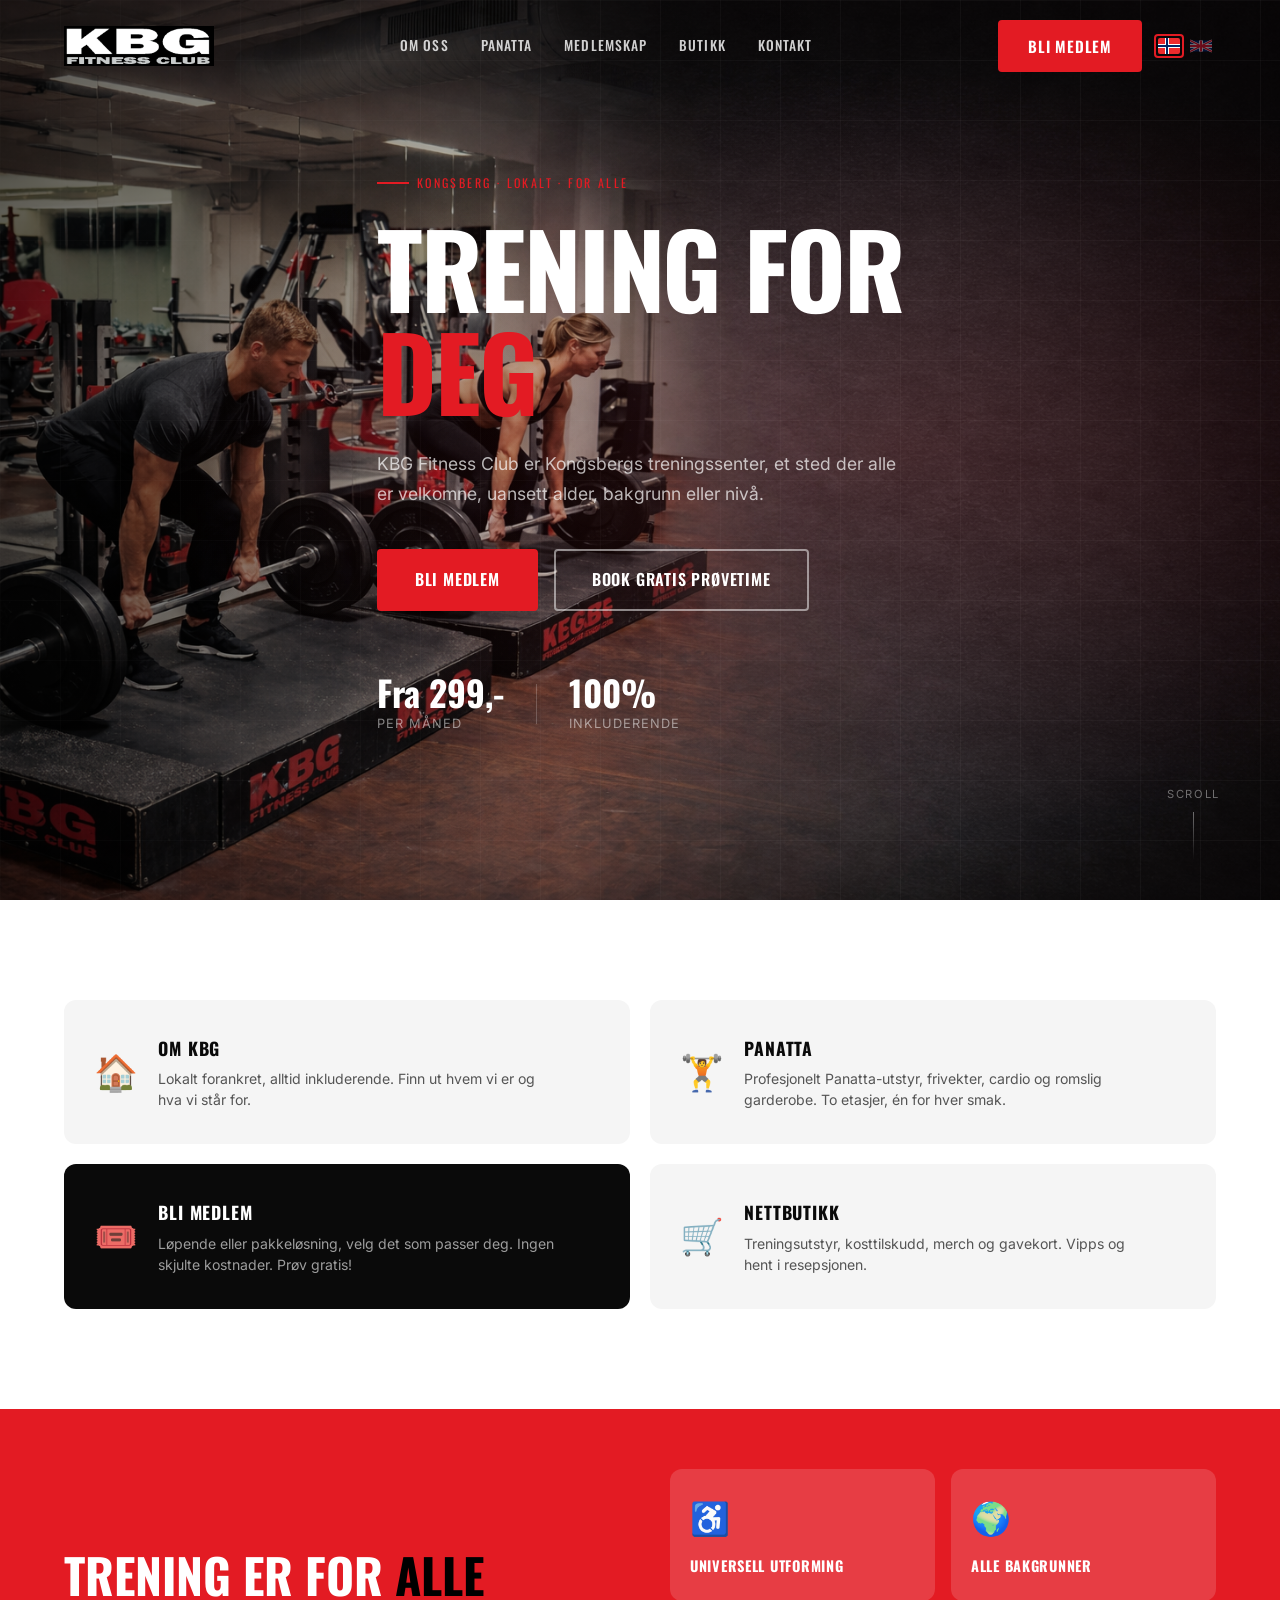
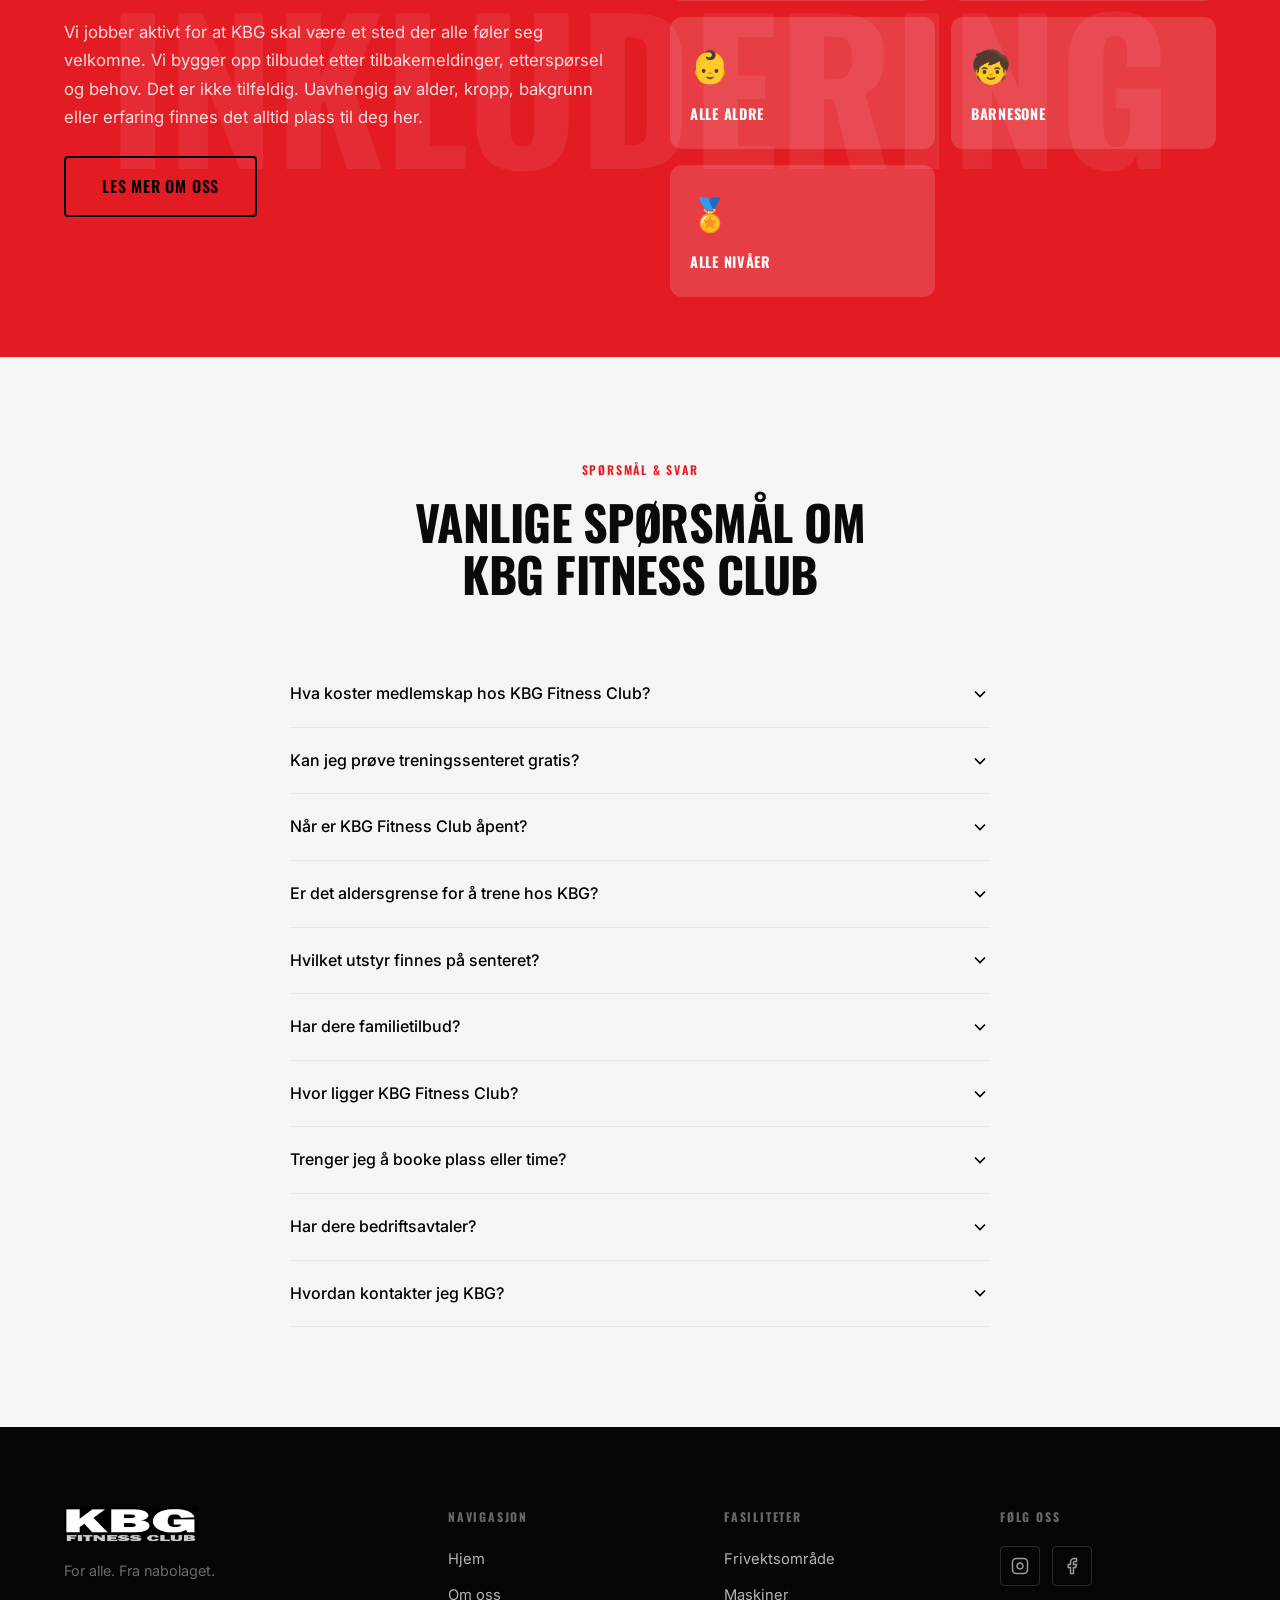
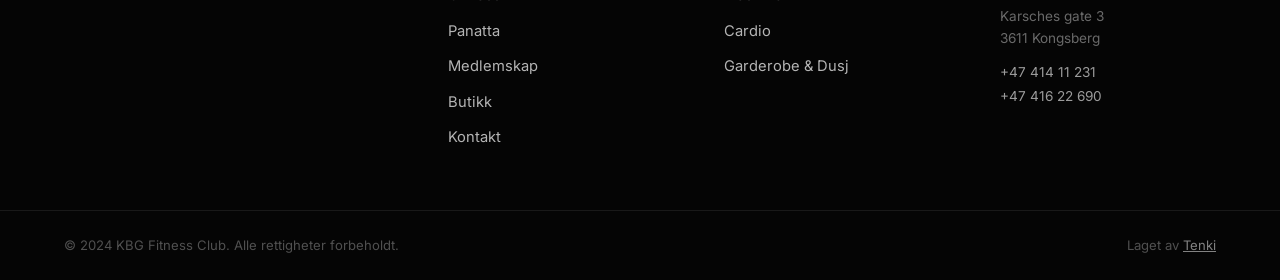
==== commit c0c28c83: "Nettbutikk synlighet, bestillingslenke, styrketrening-fokus - Legg til nettbutikk gateway-kort (2x2 " ====
--- a/index.html
+++ b/index.html
@@ -131,6 +131,16 @@
             <svg viewBox="0 0 24 24" fill="none" stroke="currentColor" stroke-width="2"><line x1="5" y1="12" x2="19" y2="12"/><polyline points="12 5 19 12 12 19"/></svg>
           </div>
         </a>
+        <a href="nettbutikk.html" class="gateway-card">
+          <div class="gateway-icon">🛒</div>
+          <div class="gateway-body">
+            <h3 data-i18n="home.gw-4-title">Nettbutikk</h3>
+            <p data-i18n="home.gw-4-desc">Treningsutstyr, kosttilskudd, merch og gavekort. Vipps og hent i resepsjonen.</p>
+          </div>
+          <div class="gateway-arrow">
+            <svg viewBox="0 0 24 24" fill="none" stroke="currentColor" stroke-width="2"><line x1="5" y1="12" x2="19" y2="12"/><polyline points="12 5 19 12 12 19"/></svg>
+          </div>
+        </a>
       </div>
     </div>
   </section>
--- a/style.css
+++ b/style.css
@@ -1252,7 +1252,7 @@
    ============================================= */
 .gateway-grid {
   display: grid;
-  grid-template-columns: repeat(3, 1fr);
+  grid-template-columns: repeat(2, 1fr);
   gap: 20px;
 }
 .gateway-card {
